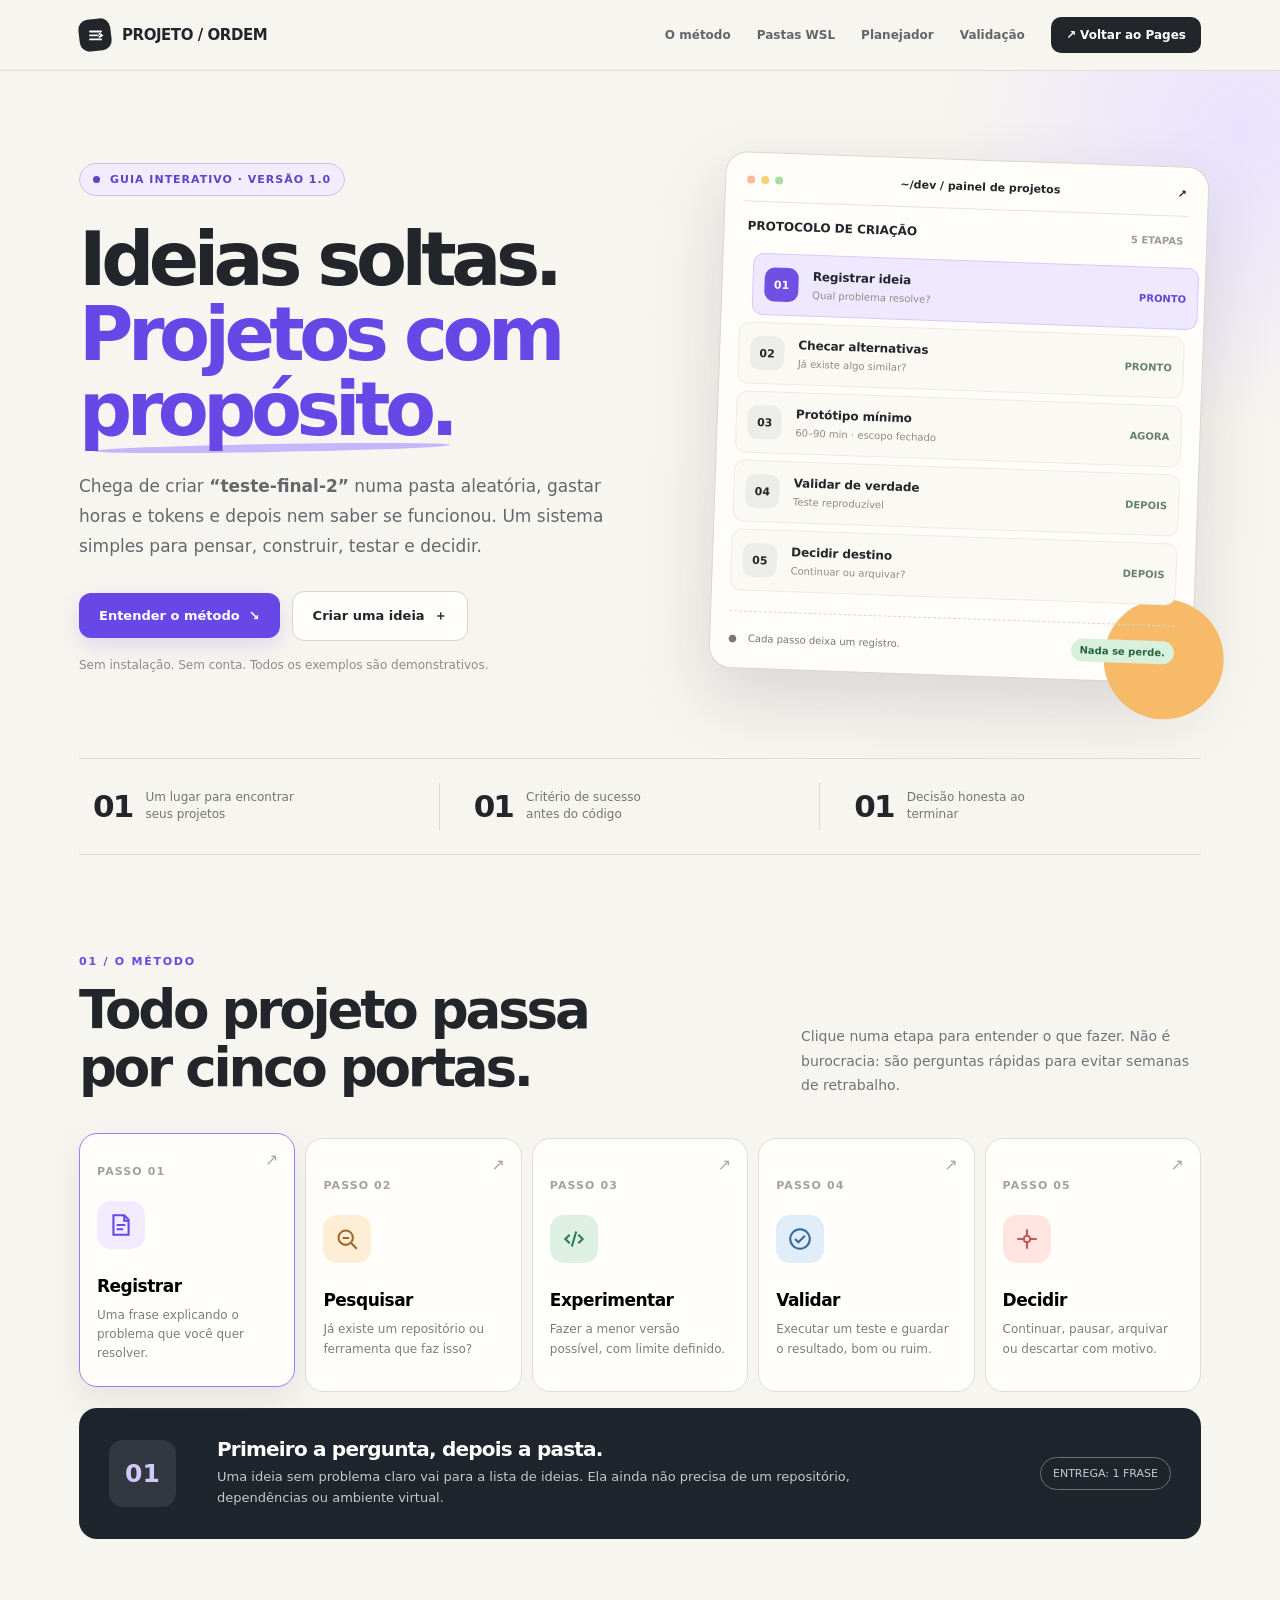
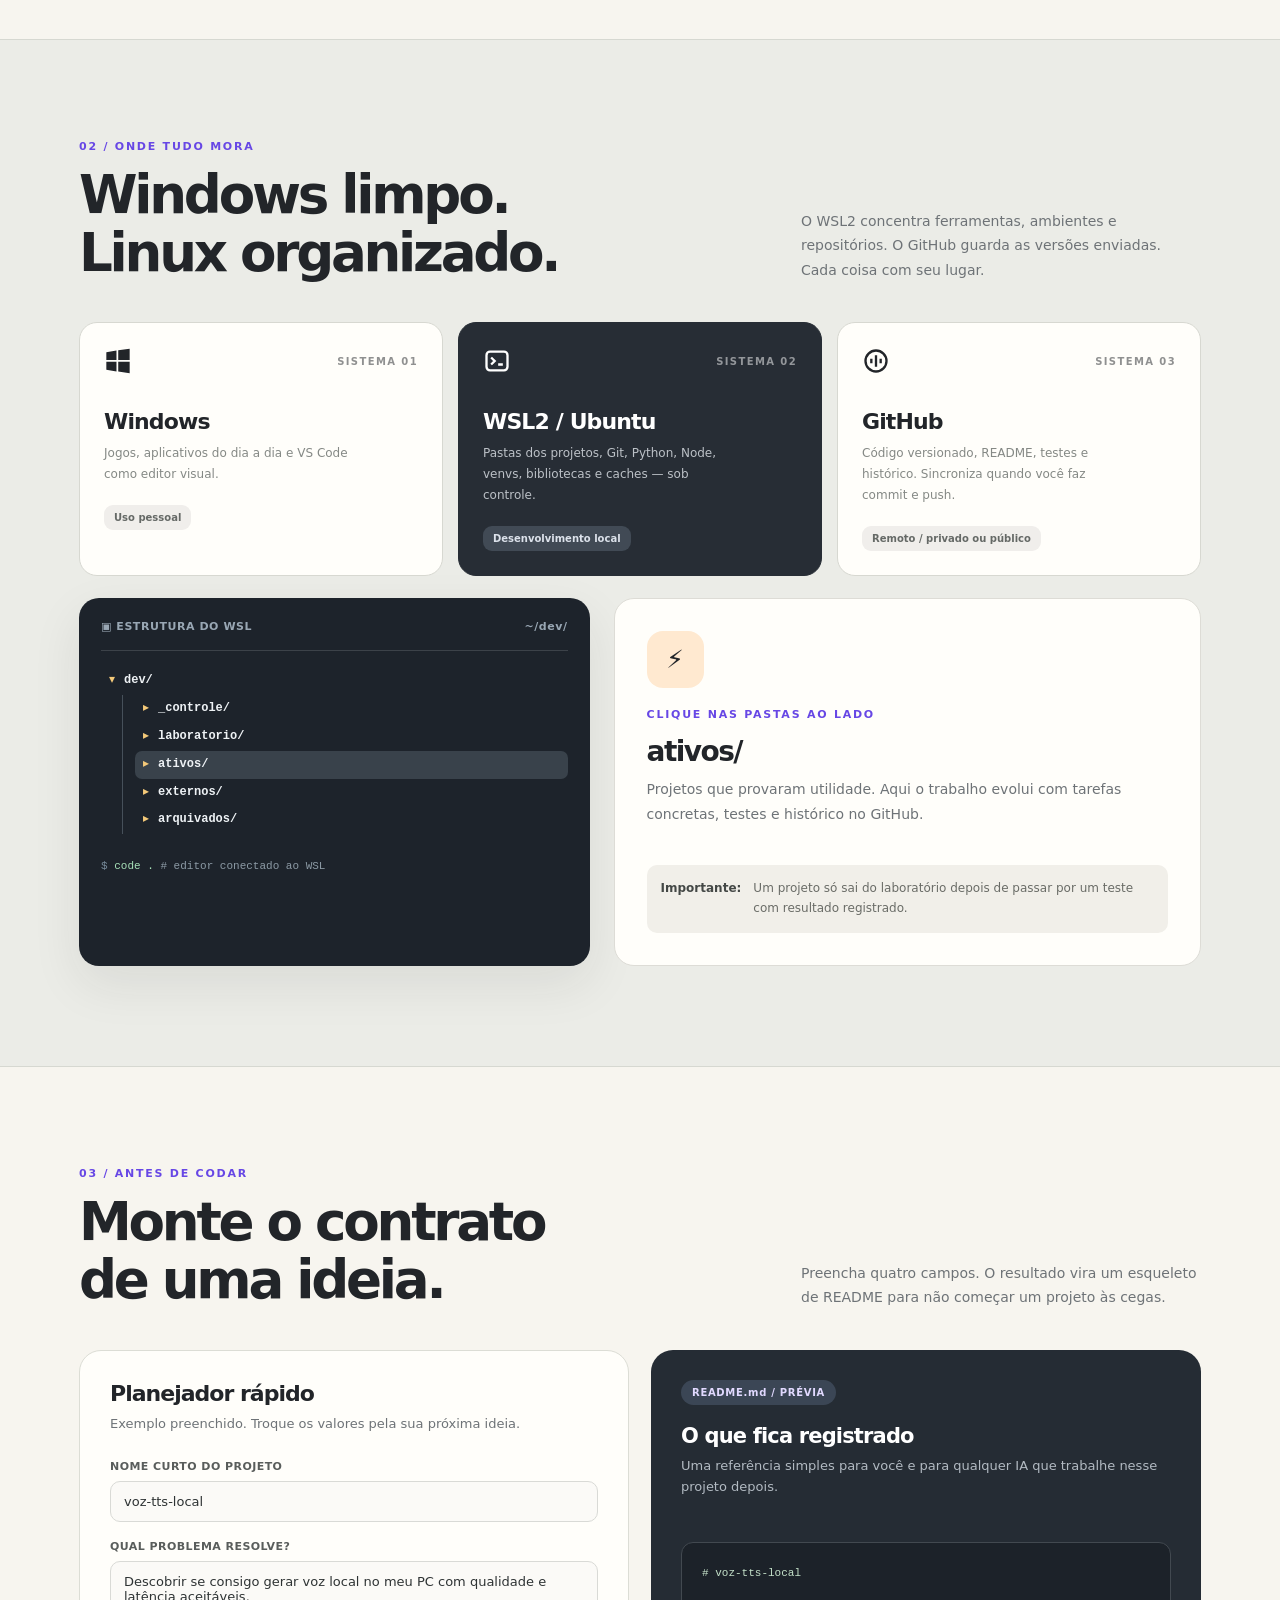
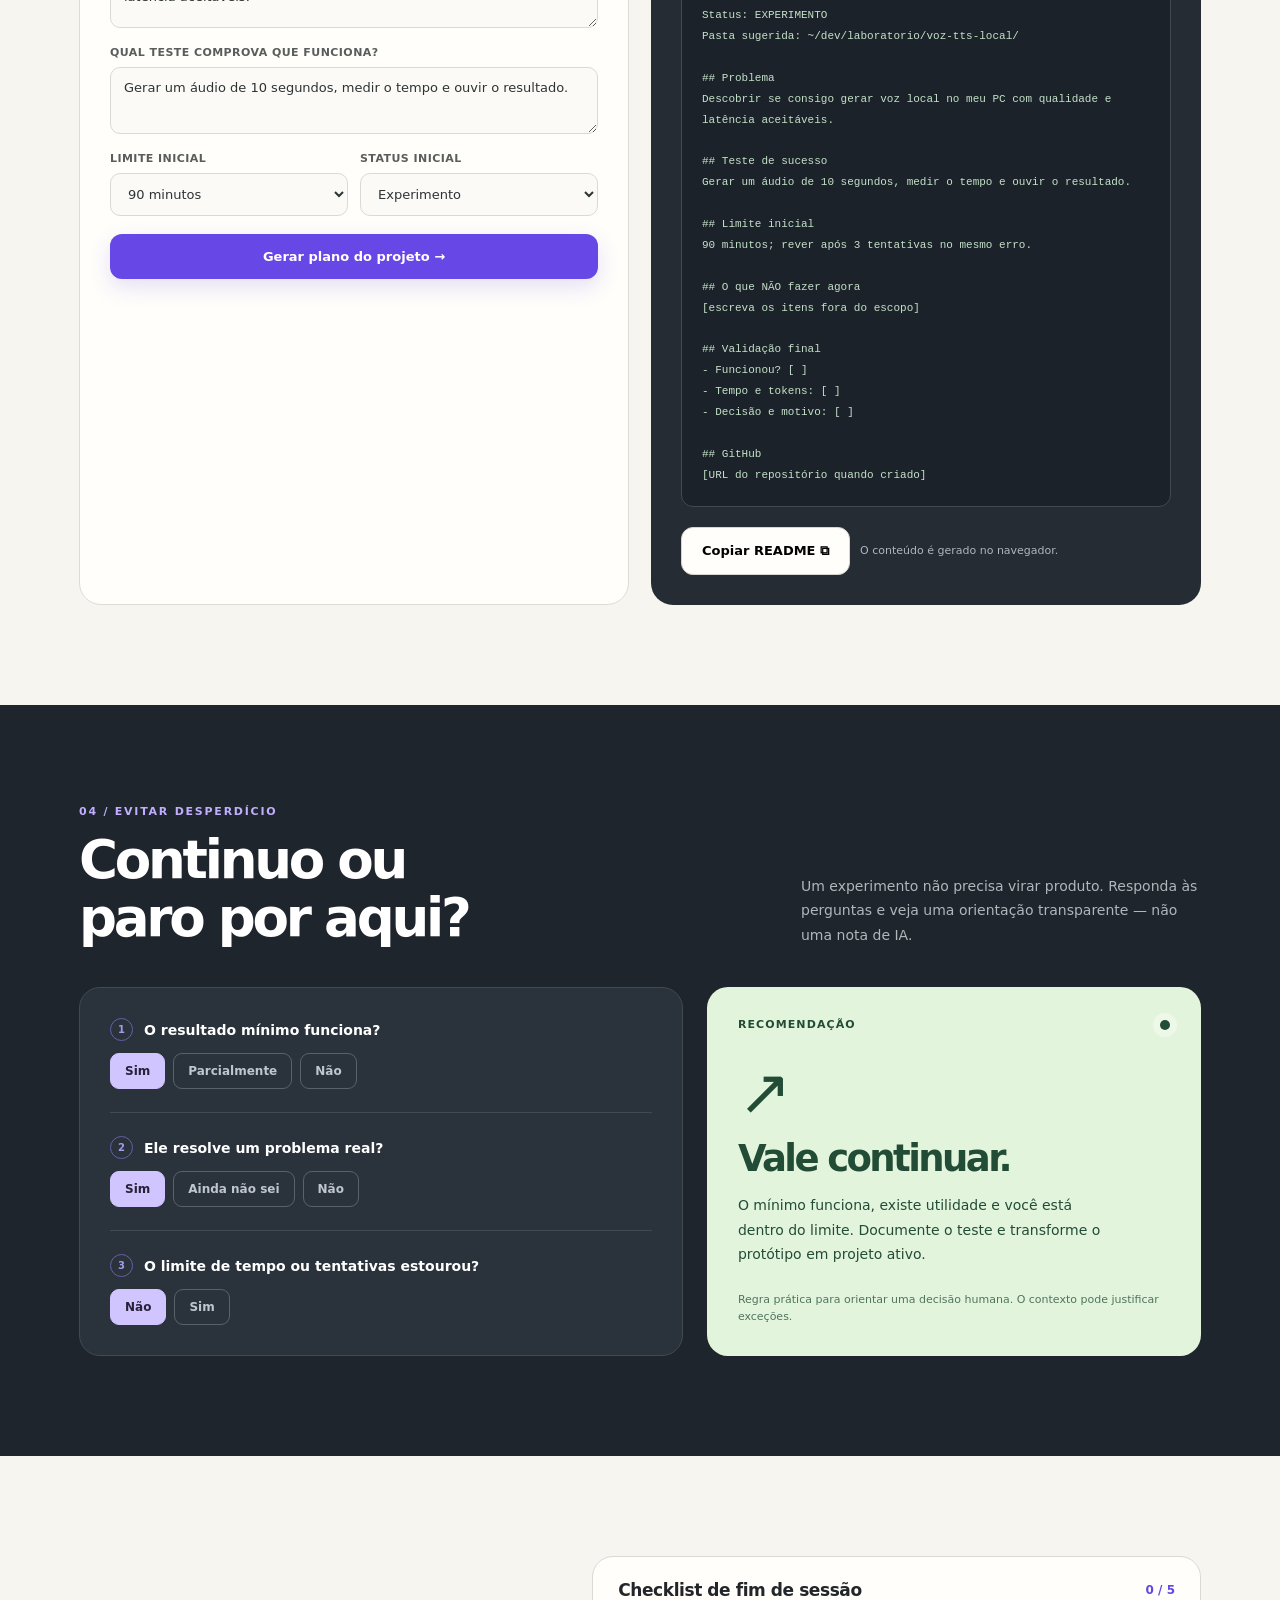
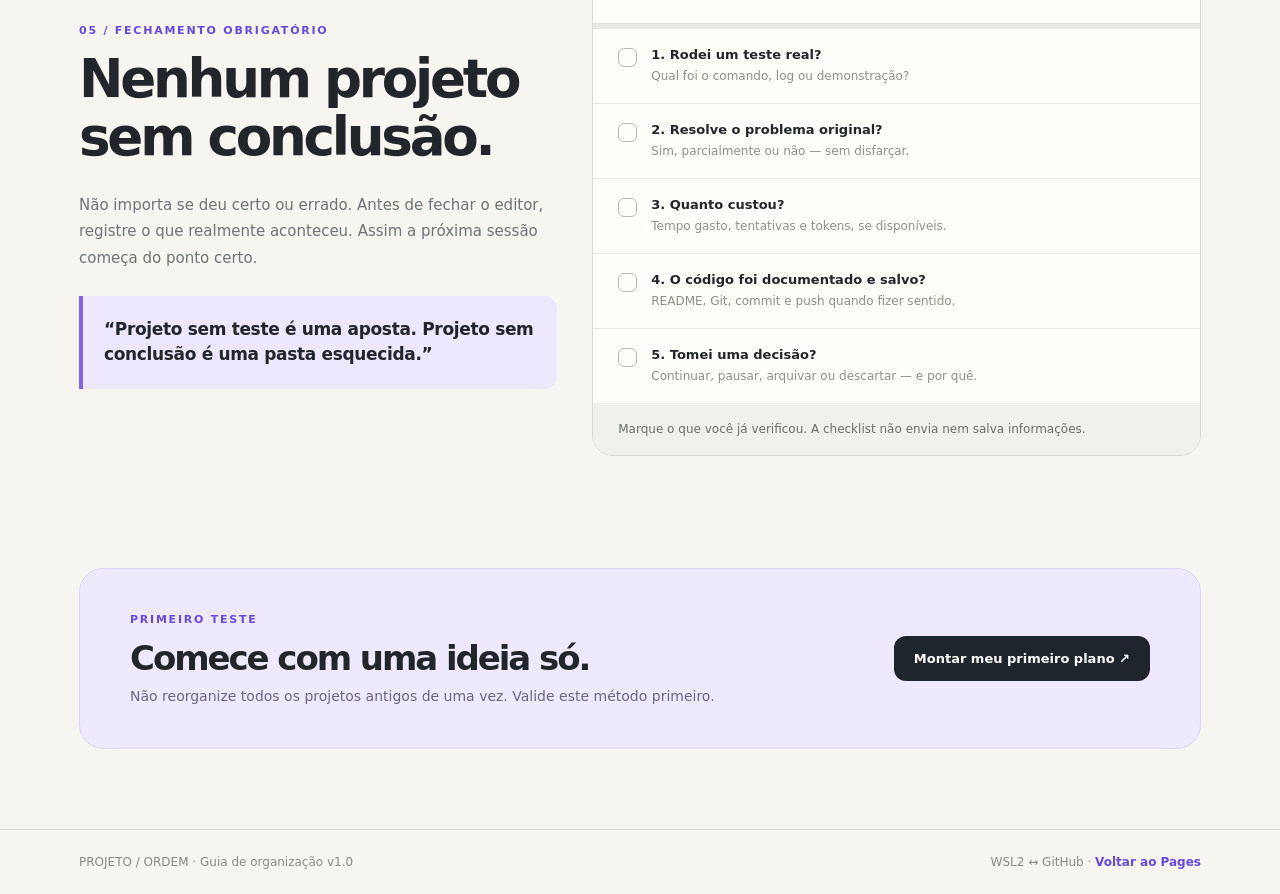
==== paginas/organizacao-projetos.html @ 81396a77 "Adiciona guia visual interativo de organização de projetos" ====
<!doctype html>
<html lang="pt-BR">
<head>
  <meta charset="utf-8">
  <meta name="viewport" content="width=device-width, initial-scale=1, viewport-fit=cover">
  <meta name="theme-color" content="#f7f5ef">
  <meta name="description" content="Um guia visual e interativo para transformar ideias soltas em projetos organizados no WSL, validados com critérios claros e versionados no GitHub.">
  <meta name="category" content="Guias interativos">
  <meta name="keywords" content="organização, programação, WSL2, GitHub, projetos, produtividade, validação, tokens">
  <title>Da ideia ao projeto — Sistema de Organização</title>
  <style>
    :root {
      --paper:#f7f5ef; --white:#fffefa; --ink:#222529; --muted:#6e7377; --line:#dcded8;
      --violet:#6747e5; --violet-light:#ede8ff; --orange:#f5a54b; --peach:#ffe9d0;
      --mint:#d7f3d7; --green:#2b7353; --night:#1f252d;
      --shadow:0 18px 50px rgba(29,31,37,.085);
      --round:24px; --width:1170px;
    }
    * {box-sizing:border-box}
    html {scroll-behavior:smooth;scroll-padding-top:88px}
    body {margin:0;background:var(--paper);color:var(--ink);font-family:Inter,ui-sans-serif,system-ui,-apple-system,BlinkMacSystemFont,"Segoe UI",sans-serif;-webkit-font-smoothing:antialiased}
    button,input,select,textarea {font:inherit}
    button {cursor:pointer}
    a {color:inherit;text-decoration:none}
    a:focus-visible,button:focus-visible,input:focus-visible,textarea:focus-visible,select:focus-visible {outline:3px solid #aa97ff;outline-offset:3px}
    .wrap {max-width:var(--width);margin:auto;padding:0 24px}
    .caps {font-size:11px;letter-spacing:.16em;text-transform:uppercase;font-weight:850}
    .muted {color:var(--muted)}
    .eyebrow {display:inline-flex;align-items:center;gap:10px;border:1px solid #c9c1ea;background:#f1edff;color:#5e43c5;padding:9px 13px;border-radius:99px;font-size:11px;letter-spacing:.09em;font-weight:800;text-transform:uppercase}
    .dot {display:inline-block;width:7px;height:7px;border-radius:50%;background:currentColor}
    .topbar {position:sticky;top:0;z-index:40;background:rgba(247,245,239,.92);backdrop-filter:blur(18px);border-bottom:1px solid #deddd6}
    .topbar-inner {min-height:70px;display:flex;align-items:center;gap:26px}
    .brand {display:flex;align-items:center;gap:11px;font-size:15px;font-weight:900;white-space:nowrap;letter-spacing:-.03em}
    .brand-icon {display:grid;place-items:center;width:32px;height:32px;background:var(--ink);color:white;border-radius:10px;transform:rotate(-7deg)}
    .brand-icon svg {transform:rotate(7deg)}
    .nav {display:flex;align-items:center;gap:26px;margin-left:auto}
    .nav a {font-size:12px;font-weight:750;color:#626669;transition:color .2s}
    .nav a:hover {color:var(--violet)}
    .top-cta {padding:11px 15px;background:var(--ink);color:white;border-radius:10px;font-size:12px;font-weight:800;white-space:nowrap}
    .top-cta:hover {background:#393b42}
    .hero {position:relative;overflow:hidden;padding:88px 0 82px}
    .hero::before {content:"";position:absolute;width:600px;height:600px;border-radius:50%;background:radial-gradient(circle,#e9e2ff 0%,rgba(233,226,255,0) 70%);right:-260px;top:-240px;pointer-events:none}
    .hero-grid {position:relative;display:grid;grid-template-columns:1.08fr .92fr;align-items:center;gap:70px}
    h1,h2,h3,p {margin-top:0}
    h1 {font-size:clamp(48px,5.8vw,82px);line-height:1.005;letter-spacing:-.074em;margin:27px 0 24px;font-weight:850}
    .under {position:relative;color:var(--violet)}
    .under::after {content:"";position:absolute;left:4%;right:1%;bottom:1px;height:8px;border-radius:50%;background:#c6b6ff;z-index:-1;transform:rotate(-1deg)}
    .hero-desc {font-size:17px;line-height:1.77;color:#62686b;max-width:540px;margin-bottom:29px}
    .action-row {display:flex;flex-wrap:wrap;gap:12px;align-items:center}
    .button {border:0;border-radius:12px;padding:15px 20px;font-weight:800;font-size:13px;display:inline-flex;align-items:center;justify-content:center;gap:9px;transition:transform .2s,box-shadow .2s}
    .button:hover {transform:translateY(-2px)}
    .button.primary {background:var(--violet);color:#fff;box-shadow:0 8px 21px #6747e52b}
    .button.secondary {background:var(--white);border:1px solid #d7d5d0}
    .button.dark {background:var(--night);color:white}
    .button.ghost {background:transparent;border:1px solid #c9cbc6}
    .helper {font-size:12px;color:#8a8c8b;margin:17px 0 0}
    .hero-board {position:relative;background:#fffdf9;border:1px solid #d9d7ce;border-radius:22px;box-shadow:0 28px 70px rgba(44,33,73,.15);padding:18px;transform:rotate(2deg)}
    .hero-board::before {content:"";position:absolute;width:120px;height:120px;border-radius:50%;background:#f7ba68;right:-32px;bottom:-37px;z-index:-1}
    .board-top {display:flex;align-items:center;justify-content:space-between;border-bottom:1px solid #e5e4dc;padding:2px 3px 15px;margin-bottom:17px;font-size:11px;font-weight:800}
    .dots {display:flex;gap:6px}.dots i {display:block;width:8px;height:8px;background:#d1d2d0;border-radius:50%}.dots i:first-child {background:#ffb69b}.dots i:nth-child(2) {background:#f4d277}.dots i:nth-child(3) {background:#a9dca5}
    .board-label {display:flex;justify-content:space-between;align-items:center;padding:0 5px 13px;font-size:12px;font-weight:850}.board-label span {font-size:10px;color:#9b9b98}
    .mini-step {display:grid;grid-template-columns:37px 1fr auto;gap:11px;align-items:center;margin:7px 0;padding:13px 11px;border:1px solid #edebe6;border-radius:11px;background:#faf9f4;transition:transform .2s}
    .mini-step:nth-child(3) {transform:translateX(12px);background:#eee9ff;border-color:#d7c9ff}
    .mini-step .n {display:grid;place-items:center;background:#ecece9;border-radius:10px;width:34px;height:34px;font-size:11px;font-weight:900}
    .mini-step:nth-child(3) .n {background:#704fe3;color:#fff}
    .mini-step b {display:block;font-size:12px;letter-spacing:-.01em}.mini-step small {font-size:10px;color:#8c8d88}.mini-step em {font-size:10px;color:#66826b;font-style:normal;font-weight:800}
    .mini-step:nth-child(3) em {color:#6445d1}
    .board-foot {border-top:1px dashed #d7d7d1;margin-top:20px;padding-top:15px;display:flex;align-items:center;gap:11px;font-size:10px;color:#777}
    .board-foot strong {margin-left:auto;background:#d9f1dc;color:#246440;border-radius:20px;padding:6px 9px}
    .stat-strip {display:grid;grid-template-columns:repeat(3,1fr);gap:20px;border-top:1px solid #dddcd4;border-bottom:1px solid #dddcd4;padding:24px 0}
    .stat {display:flex;align-items:center;gap:13px;padding:6px 14px}.stat:not(:last-child) {border-right:1px solid #dcdad5}
    .stat b {font-size:31px;line-height:1;letter-spacing:-.06em}.stat span {font-size:12px;color:#727673;max-width:150px;line-height:1.45}
    section {scroll-margin-top:90px}
    .section {padding:100px 0}
    .section-head {display:flex;justify-content:space-between;align-items:flex-end;gap:24px;margin-bottom:40px}
    .section-kicker {color:var(--violet);margin-bottom:14px}
    h2 {font-size:clamp(35px,4.15vw,55px);line-height:1.09;letter-spacing:-.061em;margin-bottom:0;font-weight:850}
    .section-sub {max-width:400px;font-size:14px;color:var(--muted);line-height:1.75;margin:0}
    .flow-grid {display:grid;grid-template-columns:repeat(5,minmax(0,1fr));gap:10px}
    .flow-card {text-align:left;background:var(--white);border:1px solid #deddd6;border-radius:18px;padding:22px 17px 18px;min-height:254px;position:relative;transition:transform .2s,border-color .2s,box-shadow .2s}
    .flow-card:hover,.flow-card.active {transform:translateY(-5px);border-color:#977dfa;box-shadow:0 15px 35px #312b4416}
    .flow-card .flow-num {font-size:11px;color:#a0a2a0;letter-spacing:.1em;font-weight:900}
    .flow-icon {margin:22px 0 27px;display:grid;place-items:center;width:48px;height:48px;border-radius:14px;background:#f1ecff;color:var(--violet)}
    .flow-card:nth-child(2) .flow-icon {background:#ffeed6;color:#a46723}.flow-card:nth-child(3) .flow-icon {background:#def0e4;color:#287c4d}.flow-card:nth-child(4) .flow-icon {background:#e0edf9;color:#346a9a}.flow-card:nth-child(5) .flow-icon {background:#ffe4e0;color:#bf5952}
    .flow-card h3 {font-size:17px;margin:0 0 10px;letter-spacing:-.03em}
    .flow-card p {font-size:12px;color:#7a7e7d;line-height:1.6;margin:0}
    .flow-card:after {content:"↗";position:absolute;top:16px;right:16px;font-size:16px;color:#aaa7a1}
    .flow-detail {display:grid;grid-template-columns:90px 1fr auto;align-items:center;gap:18px;background:var(--night);color:#fff;padding:23px 30px;border-radius:18px;margin-top:16px;min-height:131px}
    .step-counter {width:67px;height:67px;border-radius:14px;display:grid;place-items:center;background:#ffffff16;color:#d3c9ff;font-size:25px;font-weight:850}
    .flow-detail h3 {margin:0 0 6px;font-size:20px;letter-spacing:-.04em}.flow-detail p {margin:0;color:#c6c8cb;font-size:13px;line-height:1.6;max-width:700px}
    .detail-tag {padding:9px 12px;border:1px solid #6d7276;color:#c7cbd1;border-radius:30px;font-size:11px;white-space:nowrap}
    .architecture {background:#ebece7;border-top:1px solid #d6d8d1;border-bottom:1px solid #d6d8d1}
    .system-cards {display:grid;grid-template-columns:repeat(3,1fr);gap:15px;position:relative}
    .system-card {position:relative;min-height:230px;border:1px solid #d7d8d1;background:#fffefa;padding:24px;border-radius:18px;overflow:hidden}
    .system-card:nth-child(2) {background:#272d35;color:#fff;border-color:#272d35}
    .sys-top {display:flex;align-items:center;justify-content:space-between;margin-bottom:34px}.system-card svg {width:28px;height:28px}
    .sys-id {font-size:10px;letter-spacing:.14em;font-weight:800;opacity:.5}
    .system-card h3 {font-size:22px;letter-spacing:-.04em;margin:0 0 9px}.system-card p {font-size:12px;line-height:1.75;color:#858985;margin:0;max-width:250px}.system-card:nth-child(2) p {color:#bcc1c7}
    .sys-chip {display:inline-block;margin-top:20px;padding:7px 10px;background:#f0eeeb;border-radius:9px;font-size:10px;font-weight:800;color:#656966}.system-card:nth-child(2) .sys-chip {background:#414a55;color:#dce2eb}
    .arch-grid {display:grid;grid-template-columns:.93fr 1.07fr;gap:24px;margin-top:22px}
    .terminal {background:#1d232b;color:#dce2e5;border-radius:20px;padding:22px;box-shadow:var(--shadow);overflow:hidden}
    .terminal-head {display:flex;align-items:center;justify-content:space-between;border-bottom:1px solid #3c4249;padding-bottom:17px;margin-bottom:16px;color:#99a7b4;font-size:11px;font-weight:800;letter-spacing:.05em}
    .terminal-body {font-family:ui-monospace,SFMono-Regular,Consolas,"Liberation Mono",monospace;font-size:12px;line-height:2.15}
    .tree-line {display:flex;align-items:center;gap:9px;border-radius:7px;padding:1px 8px;color:#b8c4cb}
    .tree-line b {font-weight:650;color:#eef2f5}
    .tree-line[data-folder] {cursor:pointer}
    .tree-line[data-folder]:hover,.tree-line.sel {background:#39424b;color:white}
    .tree-indent {margin-left:21px;border-left:1px solid #46505a;padding-left:12px}
    .dir-mark {color:#f4c979}
    .file-mark {color:#9da4aa}
    .folder-inspect {background:var(--white);border:1px solid #dddcd6;border-radius:20px;padding:32px;display:flex;flex-direction:column;justify-content:center;min-height:340px}
    .folder-inspect .folder-mark {width:57px;height:57px;display:grid;place-items:center;border-radius:16px;background:var(--peach);font-size:25px;margin-bottom:20px}
    .folder-inspect h3 {font-size:28px;letter-spacing:-.055em;margin:0 0 9px}
    .folder-inspect p {color:var(--muted);line-height:1.75;font-size:14px;min-height:74px}
    .note {display:flex;align-items:flex-start;gap:12px;font-size:12px;color:#6a6c67;padding:14px;background:#f1efe9;border-radius:10px;line-height:1.65}
    .note strong {color:#444846}
    .planner-grid {display:grid;grid-template-columns:1fr 1fr;gap:22px}
    .panel {border:1px solid #dcddd5;background:var(--white);border-radius:22px;padding:30px}
    .panel h3 {font-size:22px;letter-spacing:-.045em;margin-bottom:8px}.panel-lead {font-size:13px;line-height:1.6;color:var(--muted);margin-bottom:25px}
    .field {margin-bottom:18px}.field label {display:block;font-size:11px;letter-spacing:.04em;font-weight:850;margin-bottom:8px;color:#595d5b}
    .field input,.field textarea,.field select {display:block;width:100%;border:1px solid #d9dad6;border-radius:10px;background:#fbfaf7;color:#2e3334;padding:12px 13px;font-size:13px;outline:none;transition:border-color .15s,box-shadow .15s}
    .field input:focus,.field textarea:focus,.field select:focus {border-color:#9988e9;box-shadow:0 0 0 3px #e8e2ff}
    .field textarea {resize:vertical;min-height:67px}
    .dual {display:grid;grid-template-columns:1fr 1fr;gap:12px}
    .plan-out {background:#252c34;color:#fff;border-radius:22px;padding:30px;display:flex;flex-direction:column;min-width:0}
    .plan-out h3 {font-size:21px;letter-spacing:-.04em;margin:0 0 8px}.plan-out .panel-lead {color:#b2bac2}
    .pill {align-self:flex-start;background:#3b4655;color:#e1d9ff;border-radius:99px;padding:7px 11px;font-size:10px;font-weight:800;letter-spacing:.07em}
    .readme {font-family:ui-monospace,SFMono-Regular,Consolas,"Liberation Mono",monospace;white-space:pre-wrap;word-break:break-word;background:#1c2229;border:1px solid #424950;border-radius:12px;padding:20px;font-size:11px;line-height:1.9;color:#c4e1c9;flex:1;min-height:280px;margin:20px 0}
    .plan-foot {display:flex;align-items:center;gap:10px;flex-wrap:wrap}.plan-foot span {color:#aeb6bf;font-size:11px}
    .decision {background:var(--night);color:white}
    .decision .section-kicker {color:#c1aeff}.decision .section-sub {color:#b0b6ba}
    .decision-grid {display:grid;grid-template-columns:1.1fr .9fr;gap:24px}
    .decision-questions {border:1px solid #414951;background:#2a323b;border-radius:21px;padding:30px}
    .qblock {padding:0 0 23px;margin-bottom:23px;border-bottom:1px solid #414a53}.qblock:last-of-type {margin-bottom:0;padding-bottom:0;border:0}
    .qhead {display:flex;align-items:center;gap:11px;margin-bottom:12px}.qhead b {font-size:14px}.qhead span {font-weight:800;font-size:10px;color:#a39ae8;border:1px solid #695eab;border-radius:50%;width:23px;height:23px;display:grid;place-items:center}
    .answers {display:flex;gap:8px;flex-wrap:wrap}
    .answers button {border:1px solid #59616a;color:#bfc6cd;background:transparent;border-radius:9px;padding:10px 14px;font-size:12px;font-weight:800}
    .answers button[aria-pressed="true"] {color:#262338;background:#d1c5ff;border-color:#d1c5ff}
    .verdict {background:#e3f4dd;color:#224c36;border-radius:21px;padding:31px;display:flex;flex-direction:column;justify-content:space-between;min-height:360px}
    .verdict.orange {background:#ffead2;color:#724c25}.verdict.red {background:#ffe1dc;color:#7e3c39}
    .verdict-top {display:flex;align-items:center;justify-content:space-between;font-size:11px;font-weight:900;letter-spacing:.1em;text-transform:uppercase}
    .signal {width:10px;height:10px;background:currentColor;border-radius:50%;box-shadow:0 0 0 7px #ffffff55}
    .verdict-icon {font-size:64px;line-height:1;margin:23px 0 15px}
    .verdict h3 {font-size:37px;line-height:1.08;letter-spacing:-.07em;margin-bottom:14px}
    .verdict p {font-size:14px;line-height:1.75;max-width:370px;margin-bottom:20px}
    .verdict small {opacity:.76;font-size:11px;line-height:1.5}
    .review {display:grid;grid-template-columns:.88fr 1.12fr;gap:35px;align-items:center}
    .review-left p {font-size:15px;color:var(--muted);line-height:1.75;margin:25px 0}
    .rule-box {background:#ede7ff;border-left:4px solid #8063e9;padding:21px;border-radius:0 13px 13px 0;font-size:17px;line-height:1.5;letter-spacing:-.02em;font-weight:750}
    .checklist {border:1px solid #d9dbd3;background:var(--white);border-radius:21px;overflow:hidden}
    .check-head {padding:23px 25px;border-bottom:1px solid #e0e1da;display:flex;align-items:center;justify-content:space-between;gap:12px}
    .check-head h3 {font-size:17px;margin:0;letter-spacing:-.025em}.check-head span {font-size:12px;font-weight:800;color:var(--violet)}
    .progress {background:#e7e8e2;height:5px}.progress div {height:100%;width:0;background:#7656e5;transition:width .2s}
    .check {display:flex;gap:14px;padding:18px 25px;border-bottom:1px solid #e9e9e4;cursor:pointer;align-items:flex-start}
    .check:last-of-type {border-bottom:0}.check input {appearance:none;flex:0 0 19px;height:19px;border:1.8px solid #b5bab5;border-radius:6px;margin:1px 0 0;display:grid;place-items:center;cursor:pointer}.check input:checked {background:var(--violet);border-color:var(--violet)}.check input:checked::after {content:'✓';font-size:13px;color:white;font-weight:bold}
    .check b {display:block;font-size:13px;margin-bottom:3px}.check small {font-size:12px;color:#8b908c;line-height:1.5}
    .check-footer {background:#f0f1eb;padding:17px 25px;font-size:12px;color:#686e6a;line-height:1.5}
    .bottom-cta {margin:12px auto 80px;background:#efe9ff;border:1px solid #ded3ff;border-radius:24px;padding:44px 50px;display:flex;align-items:center;justify-content:space-between;gap:20px}
    .bottom-cta h2 {font-size:34px;margin:10px 0 10px}.bottom-cta p {font-size:14px;color:#6a6680;margin:0}
    footer {border-top:1px solid #dcdad4;padding:25px 0;color:#868a86}
    .footer-inner {display:flex;align-items:center;justify-content:space-between;font-size:12px;gap:15px}
    .float-top {position:fixed;bottom:24px;right:24px;z-index:30;width:48px;height:48px;border:0;border-radius:15px;background:var(--violet);color:white;box-shadow:0 12px 30px #5d46d540;display:grid;place-items:center;transition:opacity .2s,transform .2s;opacity:0;pointer-events:none;transform:translateY(10px)}
    .float-top.show {opacity:1;pointer-events:auto;transform:translateY(0)}
    .toast {position:fixed;bottom:84px;right:24px;z-index:45;border-radius:12px;background:#242b33;color:#fff;box-shadow:var(--shadow);padding:13px 18px;font-size:12px;font-weight:800;opacity:0;transform:translateY(8px);pointer-events:none;transition:.2s}.toast.show {opacity:1;transform:translateY(0)}
    svg {display:block}
    @media(max-width:1050px) {
      .hero-grid {gap:30px}.flow-grid {grid-template-columns:repeat(3,minmax(0,1fr))}.flow-card {min-height:215px}.detail-tag {display:none}
      .nav {gap:13px}.nav a {font-size:11px}
    }
    @media(max-width:760px) {
      .wrap {padding:0 19px}.topbar-inner {min-height:62px}.nav {display:none}.top-cta {margin-left:auto;font-size:11px;padding:10px}
      .hero {padding:54px 0 59px}.hero-grid {grid-template-columns:1fr;gap:42px}h1 {font-size:clamp(45px,10vw,68px)}.hero-desc {font-size:15px}.hero-board {max-width:520px;margin:auto;width:calc(100% - 16px)}
      .stat-strip {gap:0}.stat {padding:2px 9px;gap:7px;flex-direction:column;align-items:flex-start}.stat b {font-size:27px}.stat span {font-size:10px}
      .section {padding:68px 0}.section-head {display:block;margin-bottom:27px}.section-sub {margin-top:15px}
      .flow-grid {grid-template-columns:repeat(2,minmax(0,1fr))}.flow-card {min-height:200px;padding:18px}.flow-icon {margin:14px 0 21px}
      .flow-detail {grid-template-columns:55px 1fr;padding:20px;gap:13px}.step-counter {width:50px;height:50px;font-size:21px}.flow-detail h3 {font-size:18px}.flow-detail p {font-size:12px}
      .system-cards,.arch-grid,.planner-grid,.decision-grid,.review {grid-template-columns:1fr}.system-card {min-height:auto}.sys-top {margin-bottom:19px}.system-card p {max-width:none}
      .panel,.plan-out,.decision-questions,.verdict {padding:24px}.plan-out {min-height:390px}.review {gap:25px}.bottom-cta {padding:30px;display:block}.bottom-cta .button {margin-top:22px}
    }
    @media(max-width:440px) {
      .brand {font-size:13px}.brand-icon {width:29px;height:29px}.top-cta {font-size:10px}.flow-grid {gap:8px}.flow-card {padding:16px 13px;min-height:213px}.flow-card h3 {font-size:15px}.flow-card p {font-size:11px}
      .dual {grid-template-columns:1fr}.flow-detail {grid-template-columns:1fr}.step-counter {display:none}.stat b {font-size:23px}.stat span {font-size:9px}
    }
    @media(prefers-reduced-motion:reduce) {html {scroll-behavior:auto}*,*::before,*::after {transition:none!important;animation:none!important}}
  </style>
</head>
<body>
  <header class="topbar">
    <div class="wrap topbar-inner">
      <a class="brand" href="#inicio" aria-label="Início do guia">
        <span class="brand-icon"><svg width="19" height="19" viewBox="0 0 24 24" fill="none" stroke="currentColor" stroke-width="2.3" stroke-linecap="round"><path d="M5 7h14M5 12h10M5 17h14"/><path d="m17 10 3 2-3 2"/></svg></span>
        PROJETO / ORDEM
      </a>
      <nav class="nav" aria-label="Seções">
        <a href="#metodo">O método</a><a href="#estrutura">Pastas WSL</a><a href="#planejador">Planejador</a><a href="#decisao">Validação</a>
      </nav>
      <a class="top-cta" href="../index.html" title="Voltar ao catálogo Pages">↗ Voltar ao Pages</a>
    </div>
  </header>

  <main>
    <section class="hero" id="inicio">
      <div class="wrap hero-grid">
        <div>
          <span class="eyebrow"><span class="dot"></span> Guia interativo · versão 1.0</span>
          <h1>Ideias soltas.<br><span class="under">Projetos com<br>propósito.</span></h1>
          <p class="hero-desc">Chega de criar <strong>“teste-final-2”</strong> numa pasta aleatória, gastar horas e tokens e depois nem saber se funcionou. Um sistema simples para pensar, construir, testar e decidir.</p>
          <div class="action-row">
            <a class="button primary" href="#metodo">Entender o método <span aria-hidden="true">↘</span></a>
            <a class="button secondary" href="#planejador">Criar uma ideia <span aria-hidden="true">＋</span></a>
          </div>
          <p class="helper">Sem instalação. Sem conta. Todos os exemplos são demonstrativos.</p>
        </div>
        <div class="hero-board" aria-label="Exemplo visual do fluxo de organização">
          <div class="board-top"><div class="dots"><i></i><i></i><i></i></div><span>~/dev / painel de projetos</span><span>↗</span></div>
          <div class="board-label">PROTOCOLO DE CRIAÇÃO <span>5 ETAPAS</span></div>
          <div class="mini-step"><span class="n">01</span><div><b>Registrar ideia</b><small>Qual problema resolve?</small></div><em>PRONTO</em></div>
          <div class="mini-step"><span class="n">02</span><div><b>Checar alternativas</b><small>Já existe algo similar?</small></div><em>PRONTO</em></div>
          <div class="mini-step"><span class="n">03</span><div><b>Protótipo mínimo</b><small>60–90 min · escopo fechado</small></div><em>AGORA</em></div>
          <div class="mini-step"><span class="n">04</span><div><b>Validar de verdade</b><small>Teste reproduzível</small></div><em>DEPOIS</em></div>
          <div class="mini-step"><span class="n">05</span><div><b>Decidir destino</b><small>Continuar ou arquivar?</small></div><em>DEPOIS</em></div>
          <div class="board-foot"><span>●</span> Cada passo deixa um registro. <strong>Nada se perde.</strong></div>
        </div>
      </div>
    </section>

    <div class="wrap"><div class="stat-strip" aria-label="Três princípios">
      <div class="stat"><b>01</b><span>Um lugar para encontrar seus projetos</span></div>
      <div class="stat"><b>01</b><span>Critério de sucesso antes do código</span></div>
      <div class="stat"><b>01</b><span>Decisão honesta ao terminar</span></div>
    </div></div>

    <section class="section" id="metodo">
      <div class="wrap">
        <div class="section-head"><div><div class="caps section-kicker">01 / O método</div><h2>Todo projeto passa<br>por cinco portas.</h2></div><p class="section-sub">Clique numa etapa para entender o que fazer. Não é burocracia: são perguntas rápidas para evitar semanas de retrabalho.</p></div>
        <div class="flow-grid" id="steps">
          <button type="button" class="flow-card active" data-step="0" aria-pressed="true"><span class="flow-num">PASSO 01</span><span class="flow-icon"><svg width="26" height="26" viewBox="0 0 24 24" fill="none" stroke="currentColor" stroke-width="1.9"><path d="M7 3h8l4 4v14H5V3h2Z"/><path d="M15 3v5h4M8 12h8M8 16h6"/></svg></span><h3>Registrar</h3><p>Uma frase explicando o problema que você quer resolver.</p></button>
          <button type="button" class="flow-card" data-step="1" aria-pressed="false"><span class="flow-num">PASSO 02</span><span class="flow-icon"><svg width="26" height="26" viewBox="0 0 24 24" fill="none" stroke="currentColor" stroke-width="1.9"><circle cx="10.8" cy="10.8" r="6.6"/><path d="m16 16 5 5M8 11h6"/></svg></span><h3>Pesquisar</h3><p>Já existe um repositório ou ferramenta que faz isso?</p></button>
          <button type="button" class="flow-card" data-step="2" aria-pressed="false"><span class="flow-num">PASSO 03</span><span class="flow-icon"><svg width="26" height="26" viewBox="0 0 24 24" fill="none" stroke="currentColor" stroke-width="1.9"><path d="m8 8-4 4 4 4m8-8 4 4-4 4M14 5l-4 14"/></svg></span><h3>Experimentar</h3><p>Fazer a menor versão possível, com limite definido.</p></button>
          <button type="button" class="flow-card" data-step="3" aria-pressed="false"><span class="flow-num">PASSO 04</span><span class="flow-icon"><svg width="26" height="26" viewBox="0 0 24 24" fill="none" stroke="currentColor" stroke-width="1.9"><circle cx="12" cy="12" r="9"/><path d="m7.5 12 3 3 6-6"/></svg></span><h3>Validar</h3><p>Executar um teste e guardar o resultado, bom ou ruim.</p></button>
          <button type="button" class="flow-card" data-step="4" aria-pressed="false"><span class="flow-num">PASSO 05</span><span class="flow-icon"><svg width="26" height="26" viewBox="0 0 24 24" fill="none" stroke="currentColor" stroke-width="1.9"><path d="M12 3v7m0 4v7M3 12h7m4 0h7"/><circle cx="12" cy="12" r="3"/></svg></span><h3>Decidir</h3><p>Continuar, pausar, arquivar ou descartar com motivo.</p></button>
        </div>
        <div class="flow-detail" aria-live="polite"><div class="step-counter" id="stepNumber">01</div><div><h3 id="stepTitle">Primeiro a pergunta, depois a pasta.</h3><p id="stepText">Uma ideia sem problema claro vai para a lista de ideias. Ela ainda não precisa de um repositório, dependências ou ambiente virtual.</p></div><span class="detail-tag" id="stepTag">ENTREGA: 1 FRASE</span></div>
      </div>
    </section>

    <section class="section architecture" id="estrutura">
      <div class="wrap">
        <div class="section-head"><div><div class="caps section-kicker">02 / Onde tudo mora</div><h2>Windows limpo.<br>Linux organizado.</h2></div><p class="section-sub">O WSL2 concentra ferramentas, ambientes e repositórios. O GitHub guarda as versões enviadas. Cada coisa com seu lugar.</p></div>
        <div class="system-cards">
          <article class="system-card"><div class="sys-top"><svg viewBox="0 0 24 24" fill="currentColor"><path d="M2 4.5 10.7 3v8.2H2V4.5Zm10.2-1.7L22 1.5v9.7h-9.8V2.8ZM2 12.7h8.7V21L2 19.6v-6.9Zm10.2 0H22v9.8l-9.8-1.4v-8.4Z"/></svg><span class="sys-id">SISTEMA 01</span></div><h3>Windows</h3><p>Jogos, aplicativos do dia a dia e VS Code como editor visual.</p><span class="sys-chip">Uso pessoal</span></article>
          <article class="system-card"><div class="sys-top"><svg viewBox="0 0 24 24" fill="none" stroke="currentColor" stroke-width="2"><rect x="3" y="4" width="18" height="16" rx="3"/><path d="m7 9 3 3-3 3m6 0h4"/></svg><span class="sys-id">SISTEMA 02</span></div><h3>WSL2 / Ubuntu</h3><p>Pastas dos projetos, Git, Python, Node, venvs, bibliotecas e caches — sob controle.</p><span class="sys-chip">Desenvolvimento local</span></article>
          <article class="system-card"><div class="sys-top"><svg viewBox="0 0 24 24" fill="none" stroke="currentColor" stroke-width="2"><circle cx="12" cy="12" r="9"/><path d="M8 14v-4m4 7V7m4 7v-4"/></svg><span class="sys-id">SISTEMA 03</span></div><h3>GitHub</h3><p>Código versionado, README, testes e histórico. Sincroniza quando você faz commit e push.</p><span class="sys-chip">Remoto / privado ou público</span></article>
        </div>
        <div class="arch-grid">
          <div class="terminal">
            <div class="terminal-head"><span>▣ ESTRUTURA DO WSL</span><span>~/dev/</span></div>
            <div class="terminal-body">
              <div class="tree-line"><span class="dir-mark">▾</span><b>dev/</b></div>
              <div class="tree-indent">
                <div class="tree-line" data-folder="ideias" tabindex="0" role="button"><span class="dir-mark">▸</span><b>_controle/</b></div>
                <div class="tree-line" data-folder="lab" tabindex="0" role="button"><span class="dir-mark">▸</span><b>laboratorio/</b></div>
                <div class="tree-line sel" data-folder="ativos" tabindex="0" role="button"><span class="dir-mark">▸</span><b>ativos/</b></div>
                <div class="tree-line" data-folder="externos" tabindex="0" role="button"><span class="dir-mark">▸</span><b>externos/</b></div>
                <div class="tree-line" data-folder="arquivados" tabindex="0" role="button"><span class="dir-mark">▸</span><b>arquivados/</b></div>
              </div>
              <div style="margin-top:21px;color:#788c9b;font-size:11px">$ <span style="color:#a7e1b8">code .</span> <span style="color:#8c9aa5"># editor conectado ao WSL</span></div>
            </div>
          </div>
          <div class="folder-inspect" aria-live="polite"><div class="folder-mark" id="folderEmoji">⚡</div><div class="caps section-kicker">CLIQUE NAS PASTAS AO LADO</div><h3 id="folderTitle">ativos/</h3><p id="folderDesc">Projetos que provaram utilidade. Aqui o trabalho evolui com tarefas concretas, testes e histórico no GitHub.</p><div class="note"><strong>Importante:</strong><span id="folderHint">Um projeto só sai do laboratório depois de passar por um teste com resultado registrado.</span></div></div>
        </div>
      </div>
    </section>

    <section class="section" id="planejador">
      <div class="wrap">
        <div class="section-head"><div><div class="caps section-kicker">03 / Antes de codar</div><h2>Monte o contrato<br>de uma ideia.</h2></div><p class="section-sub">Preencha quatro campos. O resultado vira um esqueleto de README para não começar um projeto às cegas.</p></div>
        <div class="planner-grid">
          <form class="panel" id="projectForm">
            <h3>Planejador rápido</h3><p class="panel-lead">Exemplo preenchido. Troque os valores pela sua próxima ideia.</p>
            <div class="field"><label for="projectName">NOME CURTO DO PROJETO</label><input id="projectName" maxlength="65" value="voz-tts-local" required></div>
            <div class="field"><label for="projectProblem">QUAL PROBLEMA RESOLVE?</label><textarea id="projectProblem" required>Descobrir se consigo gerar voz local no meu PC com qualidade e latência aceitáveis.</textarea></div>
            <div class="field"><label for="projectTest">QUAL TESTE COMPROVA QUE FUNCIONA?</label><textarea id="projectTest" required>Gerar um áudio de 10 segundos, medir o tempo e ouvir o resultado.</textarea></div>
            <div class="dual"><div class="field"><label for="projectTime">LIMITE INICIAL</label><select id="projectTime"><option value="30 minutos">30 minutos</option><option value="60 minutos">60 minutos</option><option value="90 minutos" selected>90 minutos</option><option value="120 minutos">120 minutos</option></select></div><div class="field"><label for="projectStatus">STATUS INICIAL</label><select id="projectStatus"><option value="EXPERIMENTO" selected>Experimento</option><option value="IDEIA">Ideia</option></select></div></div>
            <button type="submit" class="button primary" style="width:100%">Gerar plano do projeto →</button>
          </form>
          <div class="plan-out"><span class="pill">README.md / PRÉVIA</span><h3 style="margin-top:19px">O que fica registrado</h3><p class="panel-lead">Uma referência simples para você e para qualquer IA que trabalhe nesse projeto depois.</p><pre class="readme" id="readmeOutput" aria-live="polite"></pre><div class="plan-foot"><button type="button" class="button secondary" id="copyReadme">Copiar README ⧉</button><span>O conteúdo é gerado no navegador.</span></div></div>
        </div>
      </div>
    </section>

    <section class="section decision" id="decisao">
      <div class="wrap">
        <div class="section-head"><div><div class="caps section-kicker">04 / Evitar desperdício</div><h2>Continuo ou<br>paro por aqui?</h2></div><p class="section-sub">Um experimento não precisa virar produto. Responda às perguntas e veja uma orientação transparente — não uma nota de IA.</p></div>
        <div class="decision-grid">
          <div class="decision-questions">
            <div class="qblock" data-question="works"><div class="qhead"><span>1</span><b>O resultado mínimo funciona?</b></div><div class="answers"><button type="button" data-value="yes" aria-pressed="true">Sim</button><button type="button" data-value="partial" aria-pressed="false">Parcialmente</button><button type="button" data-value="no" aria-pressed="false">Não</button></div></div>
            <div class="qblock" data-question="useful"><div class="qhead"><span>2</span><b>Ele resolve um problema real?</b></div><div class="answers"><button type="button" data-value="yes" aria-pressed="true">Sim</button><button type="button" data-value="maybe" aria-pressed="false">Ainda não sei</button><button type="button" data-value="no" aria-pressed="false">Não</button></div></div>
            <div class="qblock" data-question="budget"><div class="qhead"><span>3</span><b>O limite de tempo ou tentativas estourou?</b></div><div class="answers"><button type="button" data-value="no" aria-pressed="true">Não</button><button type="button" data-value="yes" aria-pressed="false">Sim</button></div></div>
          </div>
          <div class="verdict" id="verdictBox" aria-live="polite"><div class="verdict-top"><span>RECOMENDAÇÃO</span><span class="signal"></span></div><div><div class="verdict-icon" id="verdictIcon">↗</div><h3 id="verdictTitle">Vale continuar.</h3><p id="verdictText">O mínimo funciona, existe utilidade e você está dentro do limite. Documente o teste e transforme o protótipo em projeto ativo.</p></div><small>Regra prática para orientar uma decisão humana. O contexto pode justificar exceções.</small></div>
        </div>
      </div>
    </section>

    <section class="section" id="fechamento">
      <div class="wrap review">
        <div class="review-left"><div class="caps section-kicker">05 / Fechamento obrigatório</div><h2>Nenhum projeto<br>sem conclusão.</h2><p>Não importa se deu certo ou errado. Antes de fechar o editor, registre o que realmente aconteceu. Assim a próxima sessão começa do ponto certo.</p><div class="rule-box">“Projeto sem teste é uma aposta. Projeto sem conclusão é uma pasta esquecida.”</div></div>
        <div class="checklist"><div class="check-head"><h3>Checklist de fim de sessão</h3><span id="progressLabel">0 / 5</span></div><div class="progress"><div id="progressBar"></div></div>
          <label class="check"><input type="checkbox"><span><b>1. Rodei um teste real?</b><small>Qual foi o comando, log ou demonstração?</small></span></label>
          <label class="check"><input type="checkbox"><span><b>2. Resolve o problema original?</b><small>Sim, parcialmente ou não — sem disfarçar.</small></span></label>
          <label class="check"><input type="checkbox"><span><b>3. Quanto custou?</b><small>Tempo gasto, tentativas e tokens, se disponíveis.</small></span></label>
          <label class="check"><input type="checkbox"><span><b>4. O código foi documentado e salvo?</b><small>README, Git, commit e push quando fizer sentido.</small></span></label>
          <label class="check"><input type="checkbox"><span><b>5. Tomei uma decisão?</b><small>Continuar, pausar, arquivar ou descartar — e por quê.</small></span></label>
          <div class="check-footer" id="progressMessage">Marque o que você já verificou. A checklist não envia nem salva informações.</div>
        </div>
      </div>
    </section>

    <div class="wrap"><div class="bottom-cta"><div><div class="caps section-kicker">PRIMEIRO TESTE</div><h2>Comece com uma ideia só.</h2><p>Não reorganize todos os projetos antigos de uma vez. Valide este método primeiro.</p></div><a class="button dark" href="#planejador">Montar meu primeiro plano ↗</a></div></div>
  </main>

  <footer><div class="wrap footer-inner"><span>PROJETO / ORDEM · Guia de organização v1.0</span><span>WSL2 ↔ GitHub · <a href="../index.html" style="color:#6747e5;font-weight:800">Voltar ao Pages</a></span></div></footer>
  <button type="button" class="float-top" id="backToTop" aria-label="Voltar ao topo" title="Voltar ao topo (ESC)"><svg width="22" height="22" viewBox="0 0 24 24" fill="none" stroke="currentColor" stroke-width="2.5" stroke-linecap="round"><path d="m5 14 7-7 7 7"/></svg></button>
  <div class="toast" id="toast" role="status" aria-live="polite"></div>

  <script>
    (() => {
      'use strict';
      const $ = (s, root = document) => root.querySelector(s);
      const $$ = (s, root = document) => Array.from(root.querySelectorAll(s));

      const stages = [
        {title:'Primeiro a pergunta, depois a pasta.', text:'Uma ideia sem problema claro vai para a lista de ideias. Ela ainda não precisa de um repositório, dependências ou ambiente virtual.', tag:'ENTREGA: 1 FRASE'},
        {title:'Evite reinventar o que já existe.', text:'Procure uma biblioteca, um projeto similar ou uma solução mais simples. Anote a fonte e decida se vai adaptar, construir ou cancelar.', tag:'ENTREGA: LINKS + HIPÓTESE'},
        {title:'Teste só o que prova a ideia.', text:'Defina o menor resultado observável, um limite inicial de 60–90 minutos e até três tentativas no mesmo bloqueio antes de revisar a abordagem.', tag:'ENTREGA: PROTÓTIPO'},
        {title:'"Parece bom" não é validação.', text:'Rode o projeto de verdade. Registre o comando, log, resultado e limitações. Se falhou, a conclusão negativa também é aprendizado.', tag:'ENTREGA: EVIDÊNCIA'},
        {title:'O fim também faz parte do trabalho.', text:'Continue se houve valor. Pause se faltar informação. Arquive se a hipótese falhou ou o custo deixou de compensar. Anote o motivo.', tag:'ENTREGA: DECISÃO'}
      ];
      $$('.flow-card').forEach(button => button.addEventListener('click', () => {
        const i = Number(button.dataset.step);
        $$('.flow-card').forEach(b => {b.classList.toggle('active', b === button);b.setAttribute('aria-pressed', String(b === button));});
        $('#stepNumber').textContent = String(i + 1).padStart(2, '0');
        $('#stepTitle').textContent = stages[i].title;
        $('#stepText').textContent = stages[i].text;
        $('#stepTag').textContent = stages[i].tag;
      }));

      const folders = {
        ideias:{emoji:'🗒️', title:'_controle/',desc:'Índice geral, ideias ainda não iniciadas e modelos. Evita criar pastas desnecessárias antes da triagem.',hint:'O índice aponta para a localização e status de cada projeto.'},
        lab:{emoji:'🧪',title:'laboratorio/',desc:'Experimentos com começo e fim. Aqui entram protótipos com um critério de teste e orçamento de esforço.',hint:'Se o teste não compensar, registre o que aprendeu e arquive.'},
        ativos:{emoji:'⚡',title:'ativos/',desc:'Projetos que provaram utilidade. Aqui o trabalho evolui com tarefas concretas, testes e histórico no GitHub.',hint:'Um projeto só sai do laboratório depois de passar por um teste com resultado registrado.'},
        externos:{emoji:'🔎',title:'externos/',desc:'Repositórios de terceiros clonados para ler, estudar ou experimentar sem confundir com seus projetos próprios.',hint:'Inspecione README e scripts antes de executar código desconhecido.'},
        arquivados:{emoji:'📦',title:'arquivados/',desc:'Trabalhos concluídos ou interrompidos, com uma nota curta explicando a decisão e como retomar.',hint:'Arquivar não é fracassar: preserva aprendizado e evita gastar tokens duas vezes.'}
      };
      function selectFolder(el){
        $$('.tree-line[data-folder]').forEach(item => item.classList.toggle('sel',item===el));
        const f=folders[el.dataset.folder];
        $('#folderEmoji').textContent=f.emoji;$('#folderTitle').textContent=f.title;$('#folderDesc').textContent=f.desc;$('#folderHint').textContent=f.hint;
      }
      $$('.tree-line[data-folder]').forEach(el=>{el.addEventListener('click',()=>selectFolder(el));el.addEventListener('keydown',e=>{if(e.key==='Enter'||e.key===' '){e.preventDefault();selectFolder(el);}});});

      let currentReadme = '';
      function slugify(value) {return String(value).normalize('NFD').replace(/[\u0300-\u036f]/g,'').toLowerCase().replace(/[^a-z0-9]+/g,'-').replace(/^-+|-+$/g,'').slice(0,60)||'projeto-sem-nome';}
      function buildReadme() {
        const rawName=$('#projectName').value.trim()||'Minha ideia';
        const slug=slugify(rawName);
        const problem=$('#projectProblem').value.trim()||'[descreva o problema]';
        const test=$('#projectTest').value.trim()||'[defina um teste reproduzível]';
        const status=$('#projectStatus').value;
        const time=$('#projectTime').value;
        currentReadme = `# ${rawName}\n\nStatus: ${status}\nPasta sugerida: ~/dev/${status==='IDEIA'?'_controle/ideias.md':'laboratorio/'+slug+'/'}\n\n## Problema\n${problem}\n\n## Teste de sucesso\n${test}\n\n## Limite inicial\n${time}; rever após 3 tentativas no mesmo erro.\n\n## O que NÃO fazer agora\n[escreva os itens fora do escopo]\n\n## Validação final\n- Funcionou? [ ]\n- Tempo e tokens: [ ]\n- Decisão e motivo: [ ]\n\n## GitHub\n[URL do repositório quando criado]`;
        $('#readmeOutput').textContent=currentReadme;
      }
      $('#projectForm').addEventListener('submit',e=>{e.preventDefault();buildReadme();notify('Plano atualizado!');});
      ['projectName','projectProblem','projectTest','projectTime','projectStatus'].forEach(id=>$('#'+id).addEventListener('input',buildReadme));
      buildReadme();
      let toastTimer;
      function notify(message){const el=$('#toast');el.textContent=message;el.classList.add('show');clearTimeout(toastTimer);toastTimer=setTimeout(()=>el.classList.remove('show'),2600);}
      $('#copyReadme').addEventListener('click',async()=>{
        try {await navigator.clipboard.writeText(currentReadme);notify('README copiado!');}
        catch {const textarea=document.createElement('textarea');textarea.value=currentReadme;textarea.style.position='fixed';textarea.style.opacity='0';document.body.appendChild(textarea);textarea.select();const ok=document.execCommand('copy');textarea.remove();notify(ok?'README copiado!':'Selecione e copie o texto do modelo.');}
      });

      const answers={works:'yes',useful:'yes',budget:'no'};
      function updateVerdict(){
        let state;
        if(answers.useful==='no') state={kind:'red',icon:'↘',title:'Arquive a ideia.',text:'Se não resolve um problema real, continuar gastando tempo não faz sentido. Anote o aprendizado e encerre com tranquilidade.'};
        else if(answers.budget==='yes' || answers.works==='no') state={kind:'orange',icon:'Ⅱ',title:'Pause e revise.',text:'O teste não funcionou ou o limite foi atingido. Documente o bloqueio, procure uma alternativa e só então decida por uma nova rodada.'};
        else if(answers.works==='partial'||answers.useful==='maybe') state={kind:'orange',icon:'?',title:'Valide mais uma hipótese.',text:'Ainda falta evidência. Escolha um teste pequeno e objetivo; não amplie o projeto antes de responder à dúvida central.'};
        else state={kind:'green',icon:'↗',title:'Vale continuar.',text:'O mínimo funciona, existe utilidade e você está dentro do limite. Documente o teste e transforme o protótipo em projeto ativo.'};
        const box=$('#verdictBox');box.className='verdict'+(state.kind==='green'?'':' '+state.kind);
        $('#verdictIcon').textContent=state.icon;$('#verdictTitle').textContent=state.title;$('#verdictText').textContent=state.text;
      }
      $$('.qblock').forEach(block=>{$$('button',block).forEach(btn=>btn.addEventListener('click',()=>{
        answers[block.dataset.question]=btn.dataset.value;
        $$('button',block).forEach(b=>b.setAttribute('aria-pressed',String(b===btn)));
        updateVerdict();
      }));});
      updateVerdict();

      const checklist=$$('.check input');
      checklist.forEach(c=>c.addEventListener('change',()=>{
        const n=checklist.filter(x=>x.checked).length;
        $('#progressLabel').textContent=`${n} / ${checklist.length}`;
        $('#progressBar').style.width=`${n/checklist.length*100}%`;
        $('#progressMessage').textContent=n===checklist.length?'Tudo conferido. Agora registre a decisão no README antes de encerrar.':'Marque o que você já verificou. A checklist não envia nem salva informações.';
      }));
      const topBtn=$('#backToTop');
      function refreshTop(){topBtn.classList.toggle('show',window.scrollY>420);}
      window.addEventListener('scroll',refreshTop,{passive:true});refreshTop();
      topBtn.addEventListener('click',()=>window.scrollTo({top:0,behavior:'smooth'}));
      document.addEventListener('keydown',e=>{if(e.key==='Escape' && !['INPUT','TEXTAREA','SELECT'].includes(document.activeElement?.tagName)){window.scrollTo({top:0,behavior:'smooth'});}});
    })();
  </script>
</body>
</html>
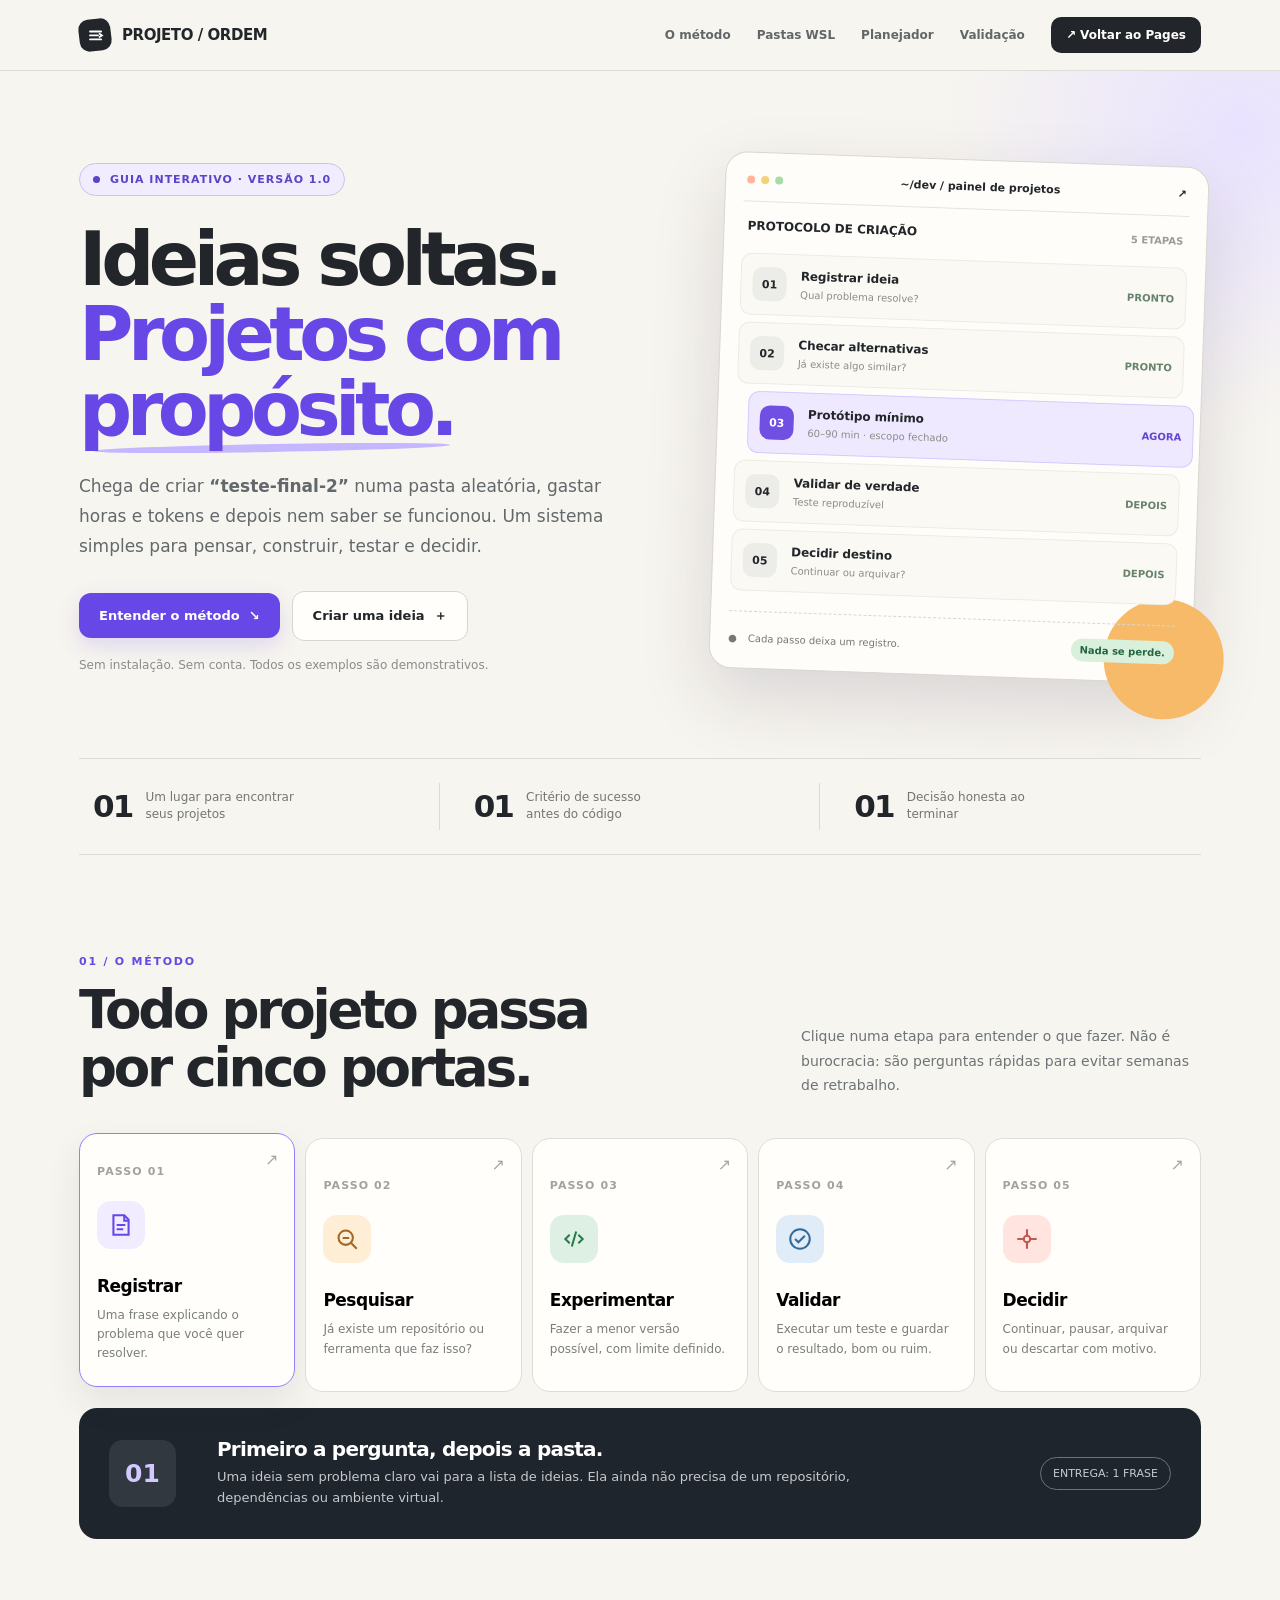
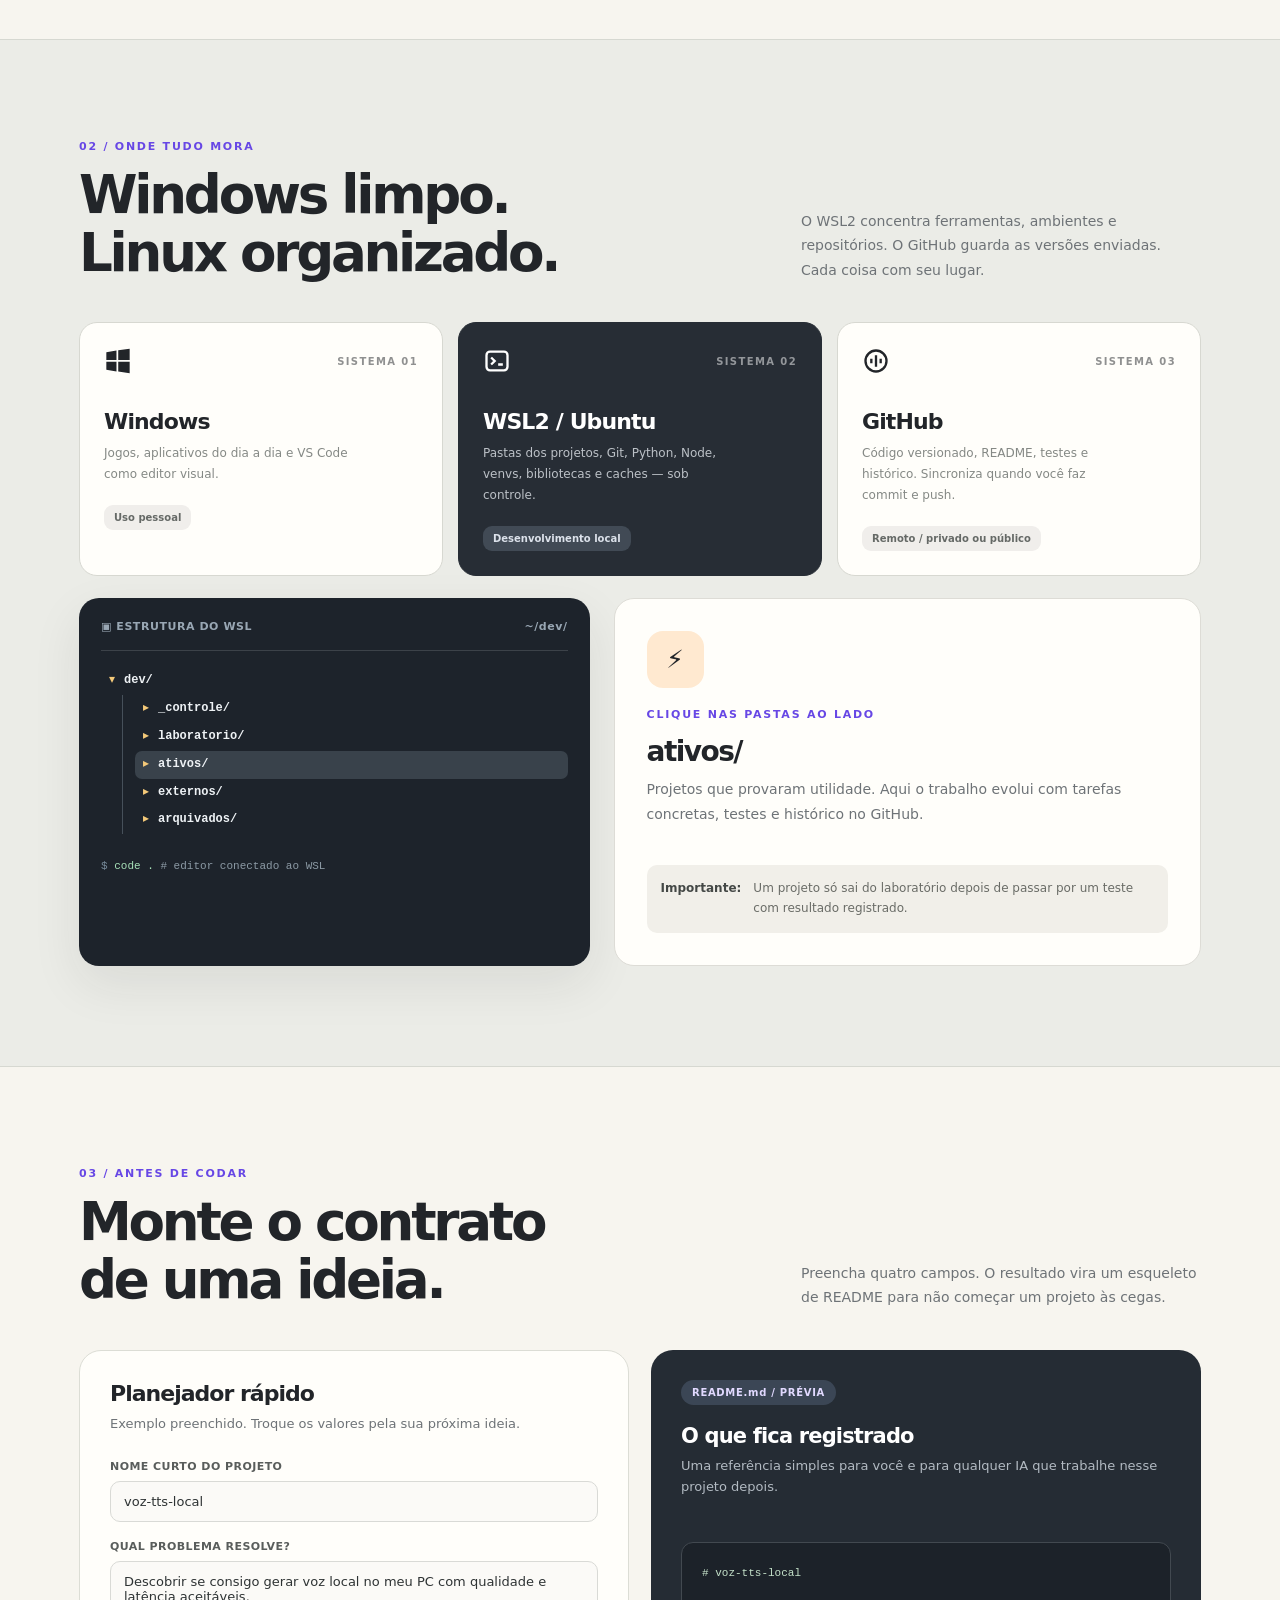
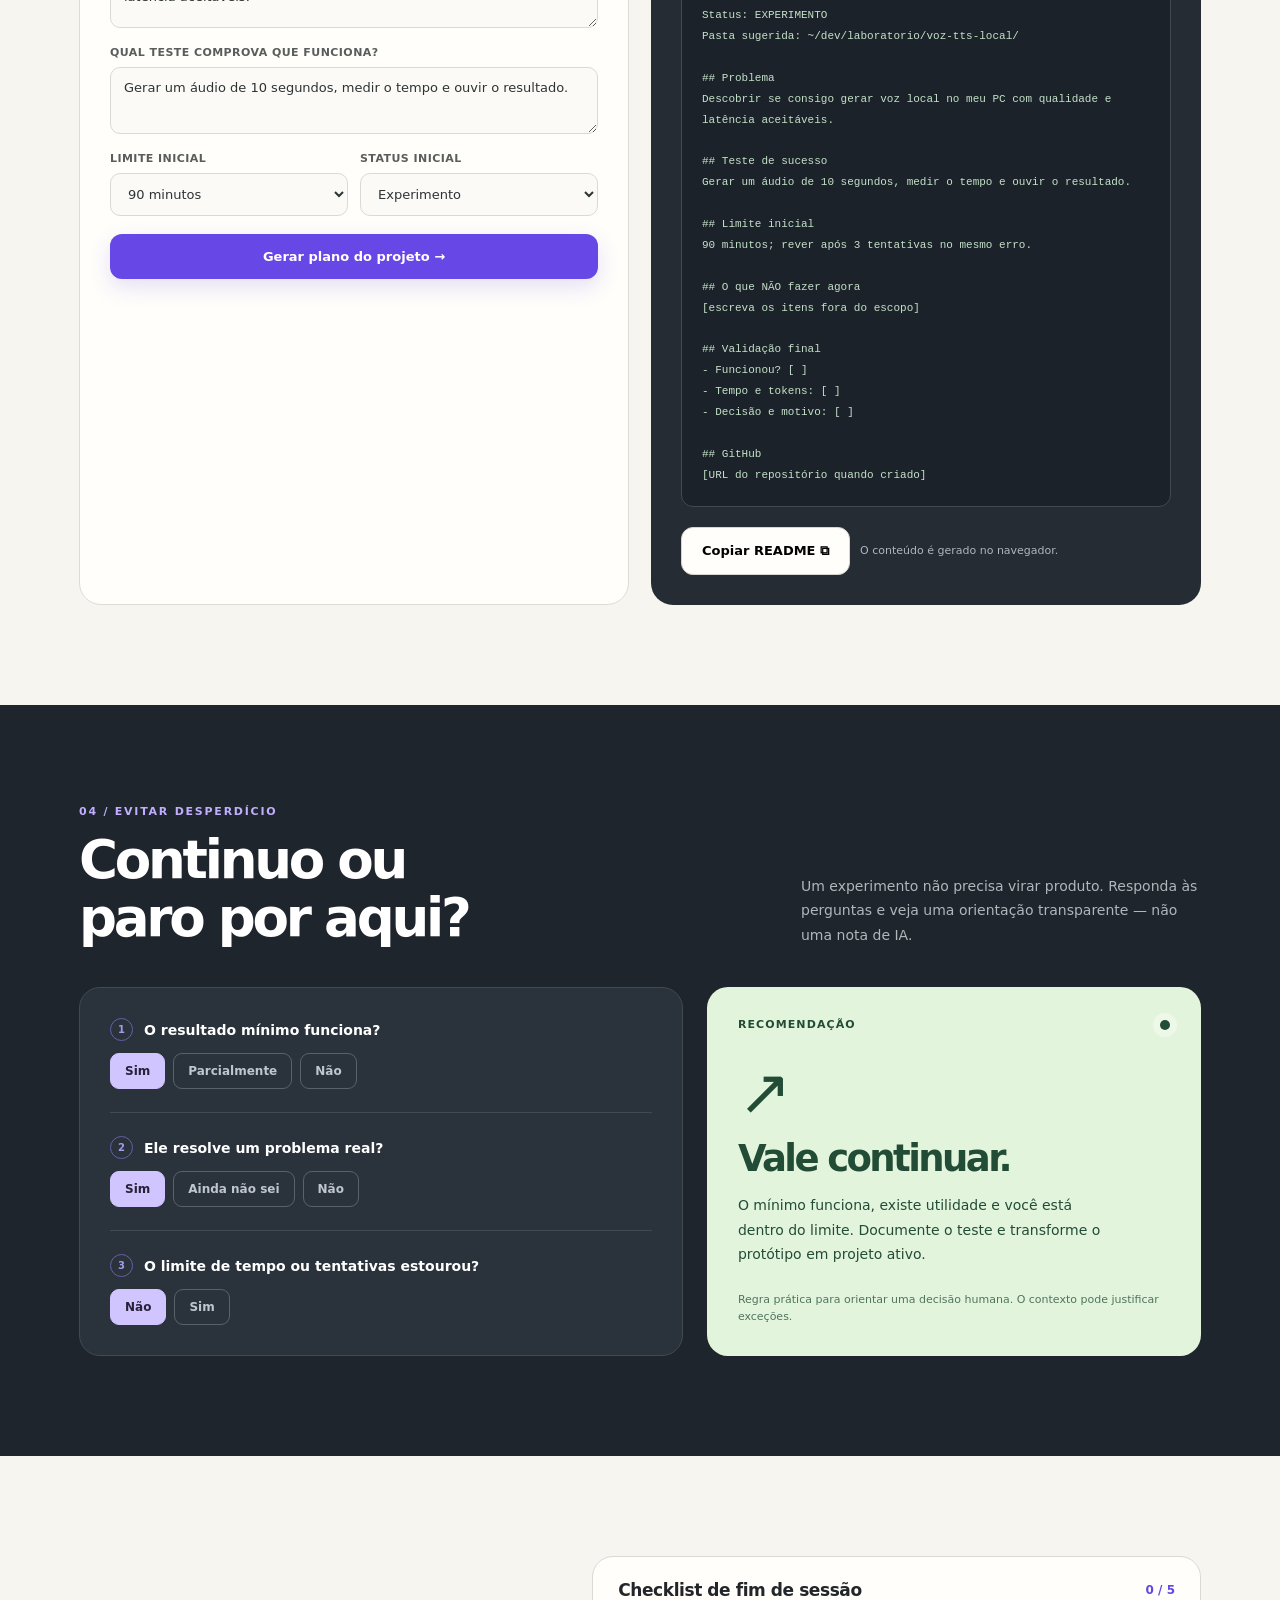
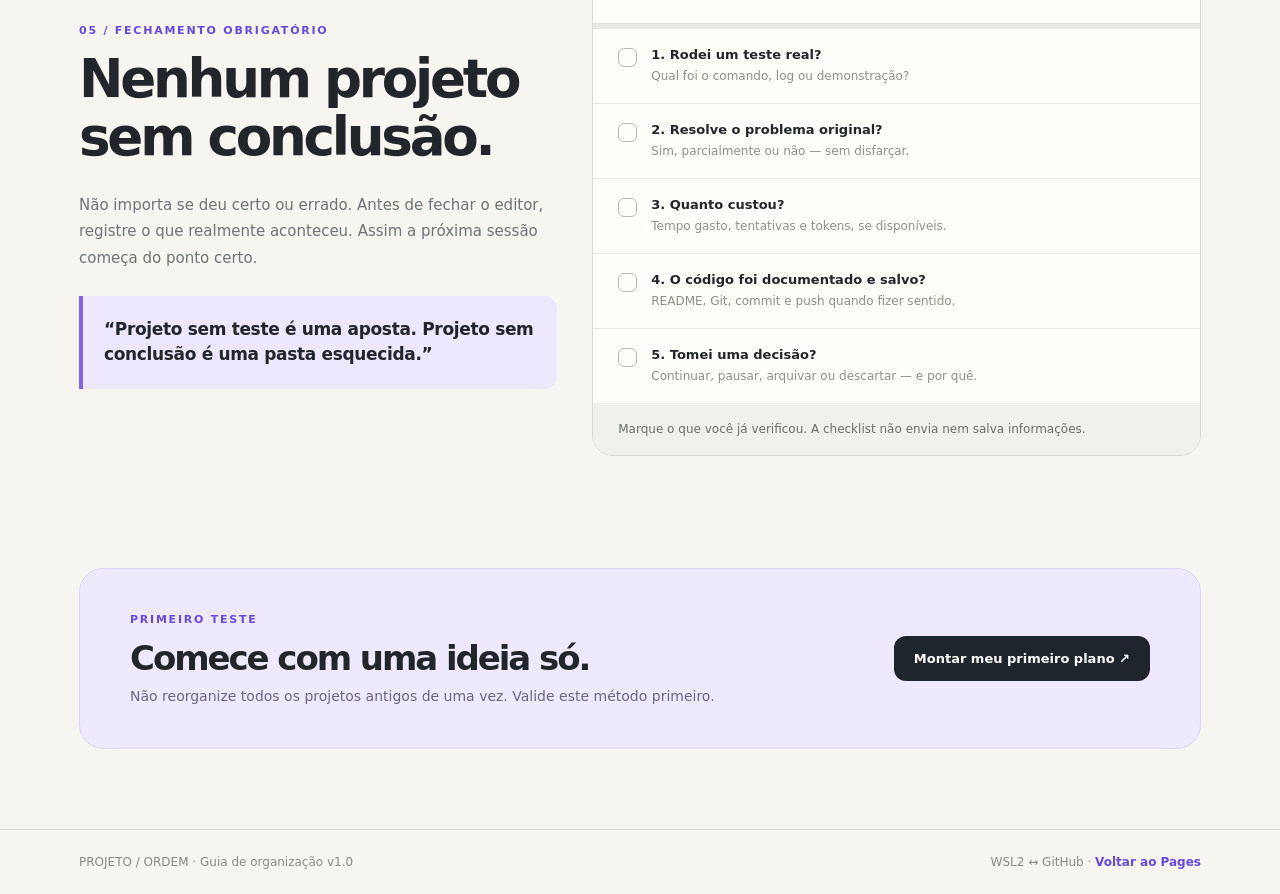
==== commit 3070735b: "Ajusta destaque da etapa atual no guia visual" ====
--- a/paginas/organizacao-projetos.html
+++ b/paginas/organizacao-projetos.html
@@ -60,11 +60,11 @@
     .dots {display:flex;gap:6px}.dots i {display:block;width:8px;height:8px;background:#d1d2d0;border-radius:50%}.dots i:first-child {background:#ffb69b}.dots i:nth-child(2) {background:#f4d277}.dots i:nth-child(3) {background:#a9dca5}
     .board-label {display:flex;justify-content:space-between;align-items:center;padding:0 5px 13px;font-size:12px;font-weight:850}.board-label span {font-size:10px;color:#9b9b98}
     .mini-step {display:grid;grid-template-columns:37px 1fr auto;gap:11px;align-items:center;margin:7px 0;padding:13px 11px;border:1px solid #edebe6;border-radius:11px;background:#faf9f4;transition:transform .2s}
-    .mini-step:nth-child(3) {transform:translateX(12px);background:#eee9ff;border-color:#d7c9ff}
+    .mini-step.current {transform:translateX(12px);background:#eee9ff;border-color:#d7c9ff}
     .mini-step .n {display:grid;place-items:center;background:#ecece9;border-radius:10px;width:34px;height:34px;font-size:11px;font-weight:900}
-    .mini-step:nth-child(3) .n {background:#704fe3;color:#fff}
+    .mini-step.current .n {background:#704fe3;color:#fff}
     .mini-step b {display:block;font-size:12px;letter-spacing:-.01em}.mini-step small {font-size:10px;color:#8c8d88}.mini-step em {font-size:10px;color:#66826b;font-style:normal;font-weight:800}
-    .mini-step:nth-child(3) em {color:#6445d1}
+    .mini-step.current em {color:#6445d1}
     .board-foot {border-top:1px dashed #d7d7d1;margin-top:20px;padding-top:15px;display:flex;align-items:center;gap:11px;font-size:10px;color:#777}
     .board-foot strong {margin-left:auto;background:#d9f1dc;color:#246440;border-radius:20px;padding:6px 9px}
     .stat-strip {display:grid;grid-template-columns:repeat(3,1fr);gap:20px;border-top:1px solid #dddcd4;border-bottom:1px solid #dddcd4;padding:24px 0}
@@ -216,7 +216,7 @@
           <div class="board-label">PROTOCOLO DE CRIAÇÃO <span>5 ETAPAS</span></div>
           <div class="mini-step"><span class="n">01</span><div><b>Registrar ideia</b><small>Qual problema resolve?</small></div><em>PRONTO</em></div>
           <div class="mini-step"><span class="n">02</span><div><b>Checar alternativas</b><small>Já existe algo similar?</small></div><em>PRONTO</em></div>
-          <div class="mini-step"><span class="n">03</span><div><b>Protótipo mínimo</b><small>60–90 min · escopo fechado</small></div><em>AGORA</em></div>
+          <div class="mini-step current"><span class="n">03</span><div><b>Protótipo mínimo</b><small>60–90 min · escopo fechado</small></div><em>AGORA</em></div>
           <div class="mini-step"><span class="n">04</span><div><b>Validar de verdade</b><small>Teste reproduzível</small></div><em>DEPOIS</em></div>
           <div class="mini-step"><span class="n">05</span><div><b>Decidir destino</b><small>Continuar ou arquivar?</small></div><em>DEPOIS</em></div>
           <div class="board-foot"><span>●</span> Cada passo deixa um registro. <strong>Nada se perde.</strong></div>
